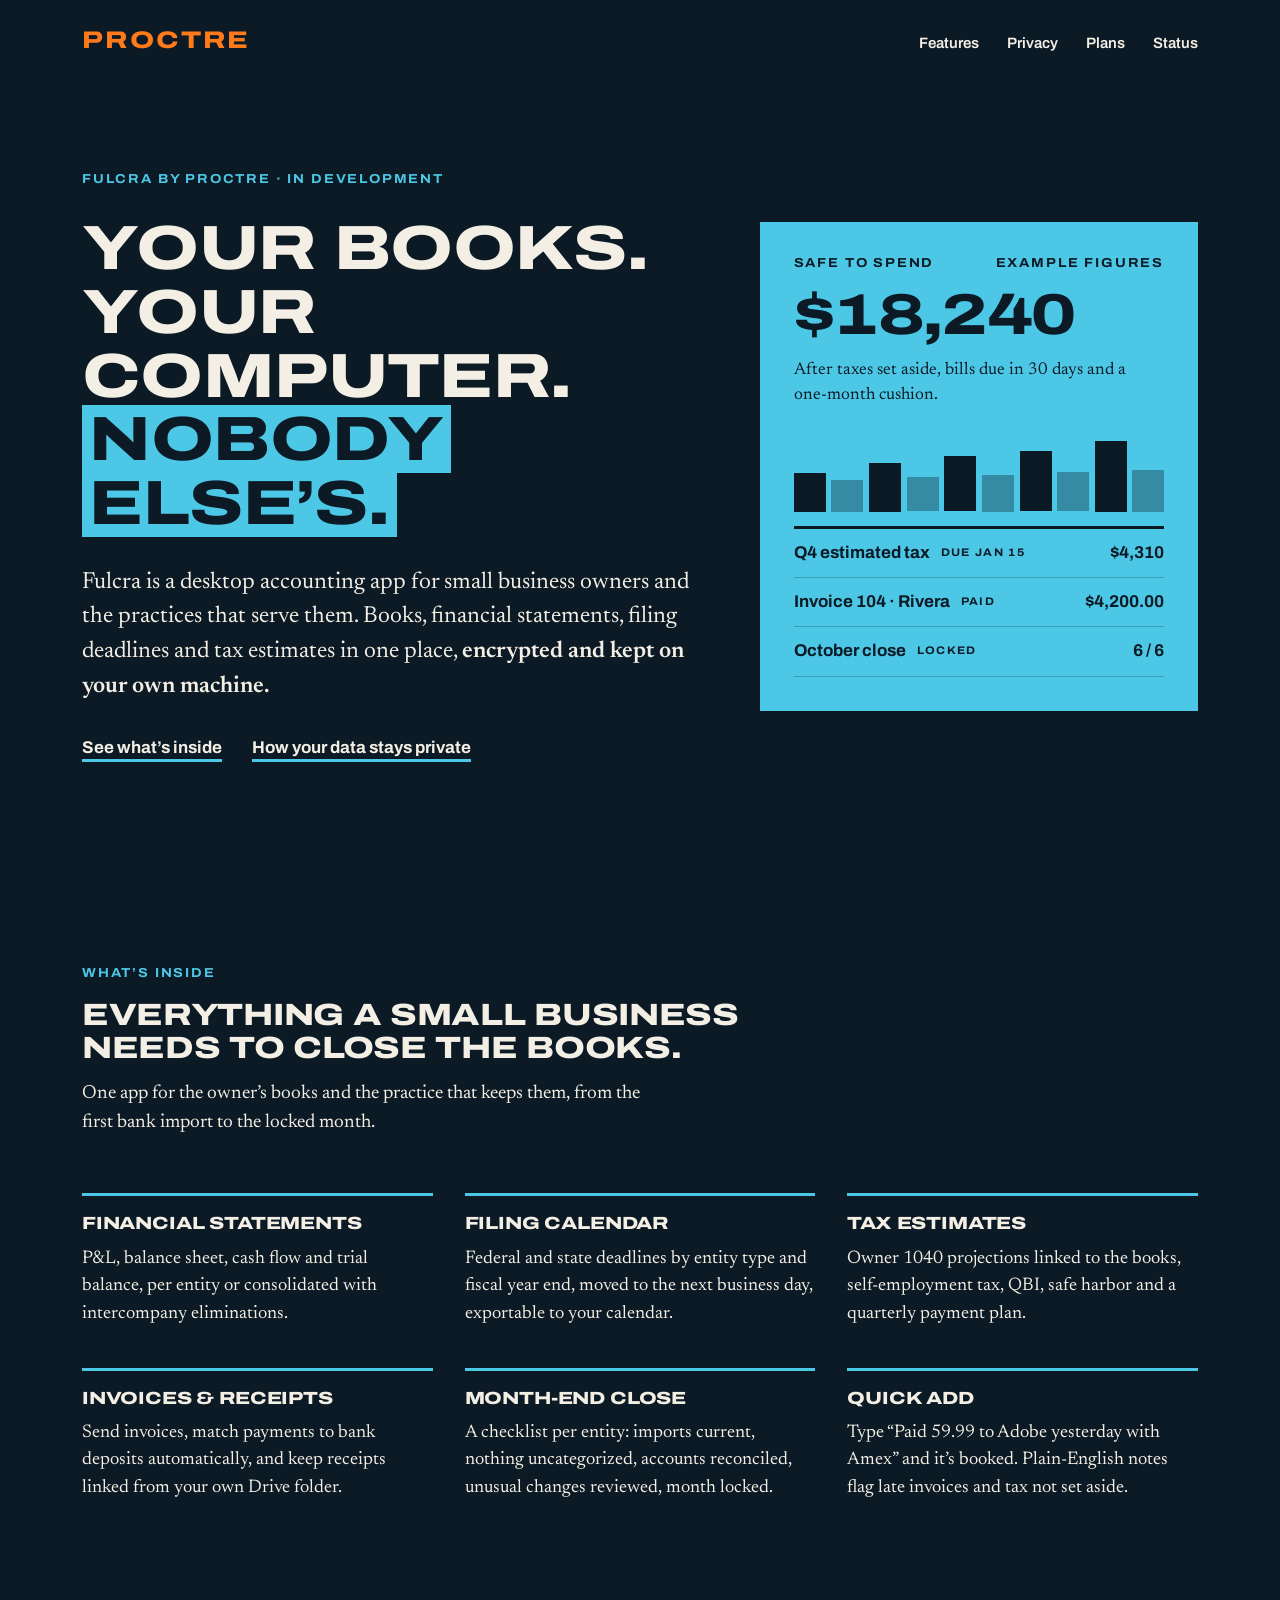
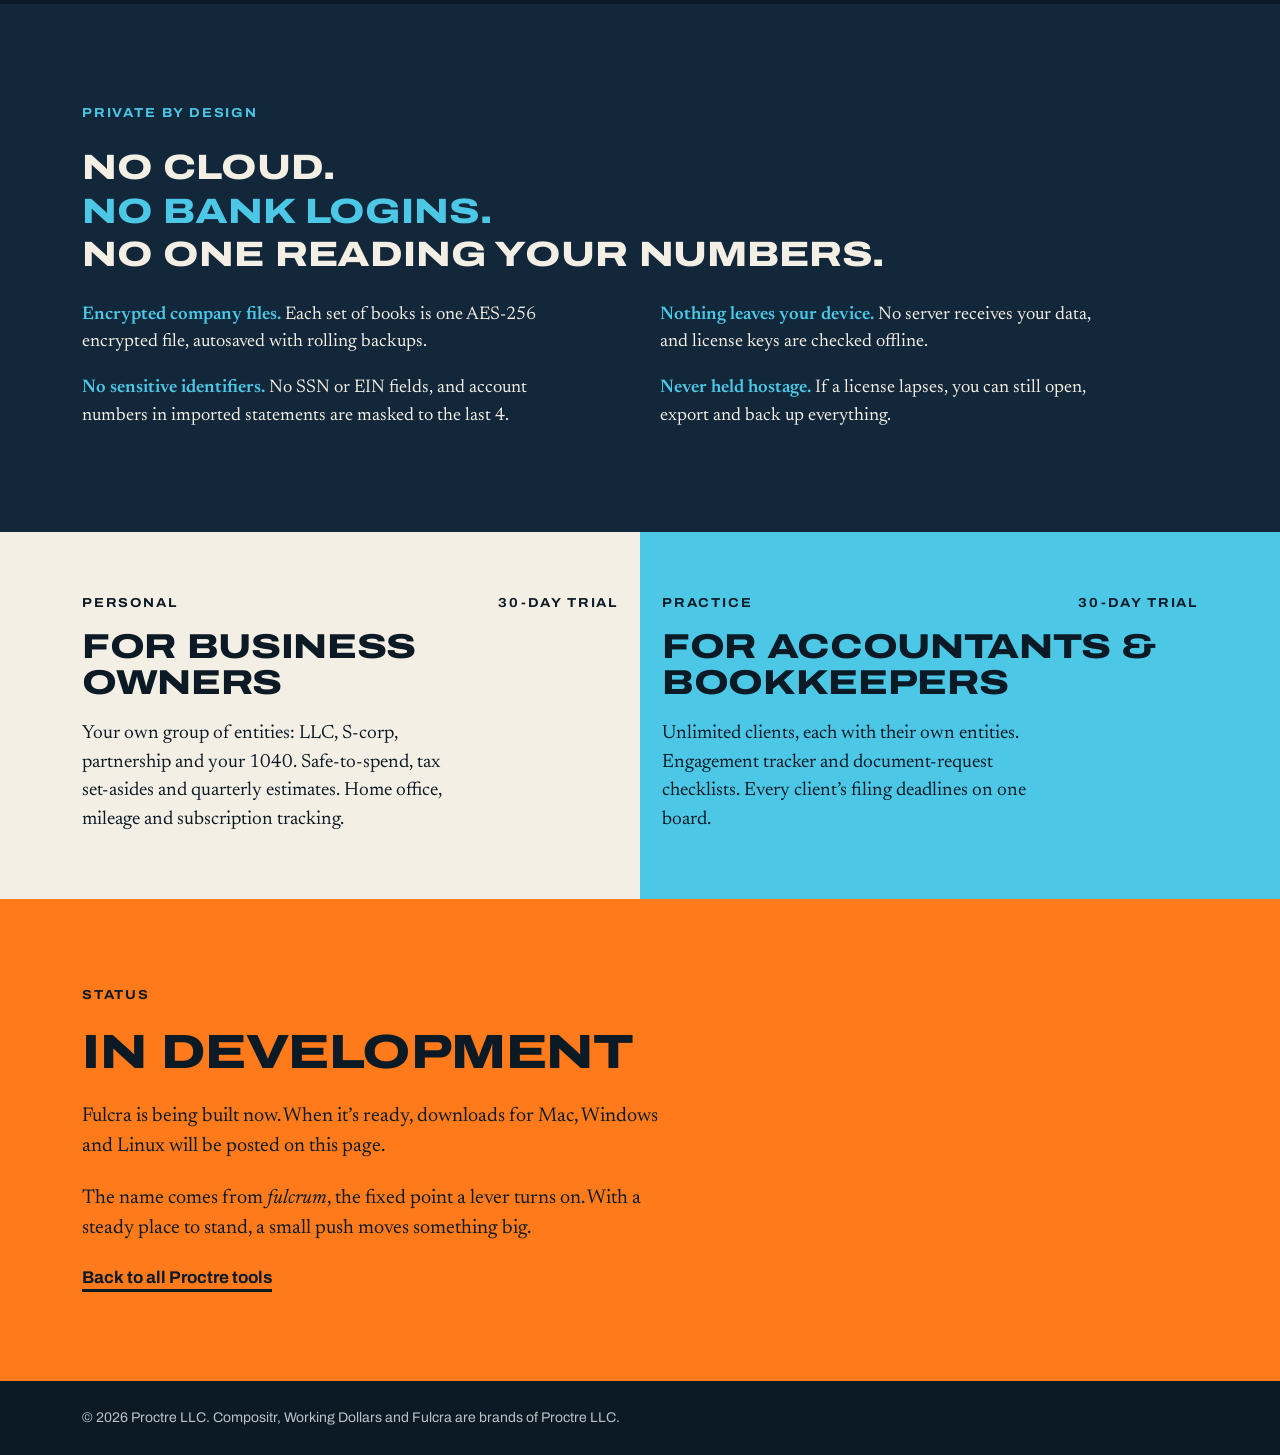
==== fulcra/index.html @ 0603e5cf "Rename Proctre Ledger to Fulcra; move page to /fulcra/ with a redirect from /ledger/ Co-Authored-By:" ====
<!doctype html>
<html lang="en">
<head>
<meta charset="utf-8">
<meta name="viewport" content="width=device-width, initial-scale=1">
<title>Fulcra | Private accounting by Proctre</title>
<meta name="description" content="Fulcra, by Proctre, is private, local-first accounting for small businesses and the practices that serve them. Books, statements, filing deadlines and tax estimates in one desktop app. Currently in development.">
<link rel="canonical" href="https://proctre.com/fulcra/">
<link rel="icon" href="/favicon.svg" type="image/svg+xml">
<link rel="icon" href="/favicon.ico" sizes="any">
<link rel="apple-touch-icon" href="/apple-touch-icon.png">
<meta name="theme-color" content="#0c1a26">
<meta property="og:type" content="website">
<meta property="og:site_name" content="Proctre">
<meta property="og:url" content="https://proctre.com/fulcra/">
<meta property="og:title" content="Fulcra: your books, on your computer">
<meta property="og:description" content="Private, local-first accounting for small businesses and the practices that serve them. In development.">
<meta property="og:image" content="https://proctre.com/og-image.png?v=7">
<meta property="og:image:width" content="1200">
<meta property="og:image:height" content="630">
<meta property="og:image:alt" content="Proctre: The good guys, working on your side. Compositr, online now. Working Dollars, on standby. Fulcra, in development.">
<meta name="twitter:card" content="summary_large_image">
<meta name="twitter:title" content="Fulcra: your books, on your computer">
<meta name="twitter:description" content="Private, local-first accounting for small businesses and the practices that serve them. In development.">
<meta name="twitter:image" content="https://proctre.com/og-image.png?v=7">
<link rel="preconnect" href="https://fonts.googleapis.com">
<link rel="preconnect" href="https://fonts.gstatic.com" crossorigin>
<link rel="stylesheet" href="https://fonts.googleapis.com/css2?family=Archivo:wdth,wght@62..125,400..900&family=Newsreader:opsz,wght@6..72,400..600&display=swap">
<link rel="stylesheet" href="/style.css?v=6">
</head>
<body class="ledger">
<a class="skip" href="#main">Skip to content</a>
<header class="top"><div class="wrap">
	<a class="mark wide" href="/" aria-label="Proctre home">Proctre</a>
	<nav class="nav" aria-label="Sections"><a href="#features">Features</a><a href="#privacy">Privacy</a><a href="#plans">Plans</a><a href="#status">Status</a></nav>
</div></header>

<main id="main">
	<section class="hero lg-hero"><div class="wrap">
		<div class="lg-copy">
			<p class="label lg-accent rise" style="--d:0">Fulcra by Proctre &middot; In development</p>
			<h1 class="wide rise" style="--d:1">Your books. Your computer. <mark>Nobody else&rsquo;s.</mark></h1>
			<p class="lede rise" style="--d:2">Fulcra is a desktop accounting app for small business owners and the practices that serve them. Books, financial statements, filing deadlines and tax estimates in one place, <strong>encrypted and kept on your own machine.</strong></p>
			<p class="jump rise" style="--d:3"><a href="#features">See what&rsquo;s inside</a><a href="#privacy">How your data stays private</a></p>
		</div>

		<div class="lg-panel rise" style="--d:2" aria-hidden="true">
			<div class="label lg-panel-head"><span>Safe to spend</span><span>Example figures</span></div>
			<p class="wide lg-figure" id="sts" data-to="18240">$18,240</p>
			<p class="lg-note">After taxes set aside, bills due in 30 days and a one-month cushion.</p>
			<div class="lg-bars"><span style="--h:46%"></span><span style="--h:38%"></span><span style="--h:58%"></span><span style="--h:41%"></span><span style="--h:66%"></span><span style="--h:44%"></span><span style="--h:72%"></span><span style="--h:47%"></span><span style="--h:84%"></span><span style="--h:50%"></span></div>
			<ul class="lg-rows">
				<li><span>Q4 estimated tax <b>Due Jan 15</b></span><span>$4,310</span></li>
				<li><span>Invoice 104 &middot; Rivera <b>Paid</b></span><span>$4,200.00</span></li>
				<li><span>October close <b>Locked</b></span><span>6 / 6</span></li>
			</ul>
		</div>
	</div></section>

	<section id="features" class="lg-features"><div class="wrap">
		<div class="lg-head reveal">
			<h2 class="label lg-accent">What&rsquo;s inside</h2>
			<p class="wide lg-h2">Everything a small business needs to close the books.</p>
			<p class="lg-sub">One app for the owner&rsquo;s books and the practice that keeps them, from the first bank import to the locked month.</p>
		</div>
		<ul class="lg-grid">
			<li class="reveal"><h3 class="wide">Financial statements</h3><p>P&amp;L, balance sheet, cash flow and trial balance, per entity or consolidated with intercompany eliminations.</p></li>
			<li class="reveal"><h3 class="wide">Filing calendar</h3><p>Federal and state deadlines by entity type and fiscal year end, moved to the next business day, exportable to your calendar.</p></li>
			<li class="reveal"><h3 class="wide">Tax estimates</h3><p>Owner 1040 projections linked to the books, self-employment tax, QBI, safe harbor and a quarterly payment plan.</p></li>
			<li class="reveal"><h3 class="wide">Invoices &amp; receipts</h3><p>Send invoices, match payments to bank deposits automatically, and keep receipts linked from your own Drive folder.</p></li>
			<li class="reveal"><h3 class="wide">Month-end close</h3><p>A checklist per entity: imports current, nothing uncategorized, accounts reconciled, unusual changes reviewed, month locked.</p></li>
			<li class="reveal"><h3 class="wide">Quick add</h3><p>Type &ldquo;Paid 59.99 to Adobe yesterday with Amex&rdquo; and it&rsquo;s booked. Plain-English notes flag late invoices and tax not set aside.</p></li>
		</ul>
	</div></section>

	<section id="privacy" class="orders lg-privacy"><div class="wrap">
		<h2 class="label reveal">Private by design</h2>
		<ul class="wide reveal"><li>No cloud.</li><li>No bank logins.</li><li>No one reading your numbers.</li></ul>
		<div class="lg-points">
			<p class="reveal"><b>Encrypted company files.</b> Each set of books is one AES-256 encrypted file, autosaved with rolling backups.</p>
			<p class="reveal"><b>Nothing leaves your device.</b> No server receives your data, and license keys are checked offline.</p>
			<p class="reveal"><b>No sensitive identifiers.</b> No SSN or EIN fields, and account numbers in imported statements are masked to the last 4.</p>
			<p class="reveal"><b>Never held hostage.</b> If a license lapses, you can still open, export and back up everything.</p>
		</div>
	</div></section>

	<section id="plans" class="tools lg-plans" aria-label="Plans">
		<div class="tool" style="--c:var(--paper)"><div class="in">
			<div class="label"><span>Personal</span><span>30-day trial</span></div>
			<h3 class="wide">For business owners</h3>
			<p>Your own group of entities: LLC, S-corp, partnership and your 1040. Safe-to-spend, tax set-asides and quarterly estimates. Home office, mileage and subscription tracking.</p>
		</div></div>
		<div class="tool" style="--c:var(--cyan)"><div class="in">
			<div class="label"><span>Practice</span><span>30-day trial</span></div>
			<h3 class="wide">For accountants &amp; bookkeepers</h3>
			<p>Unlimited clients, each with their own entities. Engagement tracker and document-request checklists. Every client&rsquo;s filing deadlines on one board.</p>
		</div></div>
	</section>

	<section id="status" class="name lg-status"><div class="wrap">
		<h2 class="label">Status</h2>
		<p class="sum wide"><span>In development</span></p>
		<p class="note">Fulcra is being built now. When it&rsquo;s ready, downloads for Mac, Windows and Linux will be posted on this page.</p>
		<p class="note">The name comes from <em>fulcrum</em>, the fixed point a lever turns on. With a steady place to stand, a small push moves something big.</p>
		<p class="jump"><a href="/">Back to all Proctre tools</a></p>
	</div></section>
</main>

<footer class="site-foot"><div class="wrap">
	<span>&copy; <span id="year">2026</span> Proctre LLC. Compositr, Working Dollars and Fulcra are brands of Proctre LLC.</span>
</div></footer>
<script src="/site.js" defer></script>
<script>
/* Fulcra page motion: count-up figure and scroll reveals. Content is visible without this script. */
(function () {
	var reduce = window.matchMedia && matchMedia('(prefers-reduced-motion: reduce)').matches;
	document.documentElement.classList.add('js');
	var el = document.getElementById('sts');
	if (el && !reduce) {
		var to = +el.dataset.to, t0 = null;
		var fmt = function (n) { return '$' + Math.round(n).toLocaleString('en-US'); };
		el.textContent = fmt(0);
		setTimeout(function () {
			requestAnimationFrame(function step(t) {
				if (!t0) t0 = t;
				var p = Math.min(1, (t - t0) / 1400);
				el.textContent = fmt(to * (1 - Math.pow(1 - p, 3)));
				if (p < 1) requestAnimationFrame(step);
			});
		}, 450);
	}
	if (reduce || !('IntersectionObserver' in window)) return;
	var items = [].slice.call(document.querySelectorAll('.reveal')), count = new Map();
	items.forEach(function (n) {
		var i = count.get(n.parentNode) || 0;
		count.set(n.parentNode, i + 1);
		if (n.getBoundingClientRect().top > innerHeight * 0.92) { n.style.setProperty('--i', i); n.classList.add('pending'); }
	});
	var io = new IntersectionObserver(function (es) {
		es.forEach(function (e) {
			if (!e.isIntersecting) return;
			var n = e.target;
			n.classList.remove('pending'); io.unobserve(n);
			setTimeout(function () { n.style.removeProperty('--i'); }, 1500);
		});
	}, { rootMargin: '0px 0px -8% 0px' });
	items.forEach(function (n) { if (n.classList.contains('pending')) io.observe(n); });
	setTimeout(function () { items.forEach(function (n) { n.classList.remove('pending'); }); }, 8000);
})();
</script>
</body>
</html>
---- style.css ----
/* Proctre.com styles.
   Layout: flat blocks of solid colour, like a film title card. No glows or gradients.
   Wide heavy headlines carry the energy; the founder's story is set in a serif, like a letter.
   Colours and fonts are defined once below, so a rebrand only touches this block. */
:root{
  color-scheme:dark;
  --navy:#0c1a26; --navy-2:#13273a; --paper:#f4efe4; --paper-2:#b9c2c6;
  --orange:#ff7a1a; --violet:#a592ff; --green:#3fd68a; --cyan:#4cc8e6;
  --f-display:"Archivo","Arial Black","Segoe UI",sans-serif;
  --f-text:"Newsreader",Georgia,"Times New Roman",serif;
  --max:1160px; --gutter:22px;
}
*{box-sizing:border-box}
html{scroll-behavior:smooth;-webkit-text-size-adjust:100%}
body{margin:0;background:var(--navy);color:var(--paper);font:400 17px/1.55 var(--f-display)}
h1,h2,h3,p,ul{margin:0}
ul{padding:0;list-style:none}
a{color:inherit}
a:focus-visible{outline:3px solid var(--paper);outline-offset:3px}
.tool:focus-visible{outline-color:var(--navy);outline-offset:-8px}
.skip{position:absolute;left:-999px;top:0;padding:10px 14px;background:var(--paper);color:var(--navy);font-weight:700}
.skip:focus{left:8px;top:8px;z-index:5}
.wrap{max-width:var(--max);margin-inline:auto;padding-inline:var(--gutter)}
.wide{font-family:var(--f-display);font-stretch:125%;font-weight:800;text-transform:uppercase;letter-spacing:-.01em}
.label{font:700 13px/1.2 var(--f-display);font-stretch:110%;letter-spacing:.14em;text-transform:uppercase}

/* Header */
.top .wrap{display:flex;align-items:baseline;justify-content:space-between;gap:16px;padding-block:22px}
.mark{font-size:24px;letter-spacing:.1em;color:var(--orange);text-decoration:none}
.nav{display:flex;gap:28px;font-weight:600;font-size:15px}
.nav a{text-decoration:none;border-bottom:2px solid transparent;padding-bottom:3px}
.nav a:hover{border-color:var(--orange)}

/* Hero */
.hero .wrap{display:grid;gap:30px;padding-block:clamp(36px,7vw,90px) clamp(52px,8vw,104px)}
.hero h1{font-size:clamp(1.9rem,5vw,3.9rem);line-height:1.02;max-width:14ch}
.hero h1 mark{background:var(--orange);color:var(--navy);padding:0 .12em;box-decoration-break:clone;-webkit-box-decoration-break:clone}
.lede{font:400 clamp(1.15rem,1.9vw,1.45rem)/1.5 var(--f-text);max-width:52ch}
.lede strong{font-weight:600}
.jump{display:flex;flex-wrap:wrap;gap:10px 30px;font-weight:700}
.jump a{text-decoration:underline;text-decoration-color:var(--orange);text-decoration-thickness:3px;text-underline-offset:6px}
.jump a:hover{color:var(--orange)}

/* Brands: three flat colour blocks, edge to edge. Each block sets its own colour with --c. */
.tools{display:grid;grid-template-columns:repeat(3,minmax(0,1fr))}
.tool{background:var(--c);color:var(--navy);text-decoration:none;padding:clamp(30px,5vw,64px) var(--gutter) clamp(34px,5vw,64px)}
.tool .in{display:grid;gap:18px;align-content:start;width:100%;max-width:calc(var(--max) / 3 - var(--gutter) * 2)}
.tool:first-child .in{margin-left:auto}
.tool:nth-child(2) .in{margin-inline:auto}
.tool .label{display:flex;flex-wrap:wrap;justify-content:space-between;gap:6px 12px}
.tool h3{font-size:clamp(1.5rem,2.7vw,2.2rem);line-height:1.05}
.tool p{font:400 1.2rem/1.5 var(--f-text);max-width:34ch}
.tool .go{font-weight:800;font-size:1.05rem}
.tool .go span{display:inline-block;transition:transform .2s}
.tool:hover .go span{transform:translateX(8px)}
.tool:hover h3{text-decoration:underline;text-decoration-thickness:.08em;text-underline-offset:.12em}

/* The name */
.name{background:var(--orange);color:var(--navy)}
.name .wrap{display:grid;gap:22px;padding-block:clamp(48px,7vw,96px)}
.sum{display:flex;flex-wrap:wrap;align-items:baseline;gap:.05em .35em;font-size:clamp(1.45rem,3.9vw,3rem);line-height:1.1}
.sum .op{font-weight:400;font-stretch:100%}
.sum .res{background:var(--navy);color:var(--orange);padding:0 .14em}
.name .note{font:400 1.25rem/1.5 var(--f-text);max-width:54ch}

/* Origin story */
.story .wrap{display:grid;grid-template-columns:minmax(0,4fr) minmax(0,7fr);gap:clamp(24px,5vw,80px);padding-block:clamp(60px,9vw,128px)}
.story h2{font-size:clamp(1.35rem,2.4vw,1.95rem);line-height:1.08}
.story .side{display:grid;gap:16px;align-content:start}
.story .side .label{color:var(--orange)}
.letter{display:grid;gap:1.15em;font:400 clamp(1.15rem,1.5vw,1.3rem)/1.6 var(--f-text);max-width:60ch}
.letter b{font-weight:600;color:var(--orange)}

/* Standing orders */
.orders{background:var(--navy-2)}
.orders .wrap{display:grid;gap:26px;padding-block:clamp(52px,8vw,110px)}
.orders .label{color:var(--orange)}
.orders ul{display:grid;gap:.25em}
.orders li{font-size:clamp(1.2rem,2.9vw,2.2rem);line-height:1.12}
.orders li:nth-child(2){color:var(--orange)}
.orders p{font:400 1.25rem/1.5 var(--f-text);max-width:52ch}

/* Error page */
.notfound .wrap{display:grid;gap:26px;padding-block:clamp(48px,9vw,120px)}
.notfound .label{color:var(--orange)}
.notfound h1{font-size:clamp(1.8rem,4.6vw,3.4rem);line-height:1.04}

/* Fulcra page (/fulcra/; body class "ledger"): same flat blocks, with Fulcra's cyan in place of orange as the accent. */
.ledger .nav a:hover{border-color:var(--cyan)}
.ledger .jump a{text-decoration-color:var(--cyan)}
.ledger .jump a:hover{color:var(--cyan)}
.lg-accent{color:var(--cyan)}
.lg-hero .wrap{grid-template-columns:minmax(0,7fr) minmax(0,5fr);align-items:center;gap:clamp(30px,5vw,72px)}
.lg-copy{display:grid;gap:30px}
.ledger .hero h1{max-width:13ch}
.ledger .hero h1 mark{background:var(--cyan)}
.lg-panel{background:var(--cyan);color:var(--navy);padding:clamp(22px,3vw,34px);display:grid;gap:14px}
.lg-panel-head{display:flex;flex-wrap:wrap;justify-content:space-between;gap:6px 12px}
.lg-figure{font-size:clamp(2.4rem,5vw,3.6rem);line-height:1;font-variant-numeric:tabular-nums}
.lg-note{font:400 1.08rem/1.45 var(--f-text);max-width:34ch}
.lg-bars{display:flex;align-items:flex-end;gap:6px;height:84px;margin-top:6px}
.lg-bars span{flex:1;height:var(--h);background:var(--navy);transform-origin:bottom}
.lg-bars span:nth-child(even){opacity:.35}
.lg-rows{display:grid;border-top:3px solid var(--navy)}
.lg-rows li{display:flex;justify-content:space-between;gap:12px;padding:11px 0;border-bottom:1px solid rgba(12,26,38,.25);font-weight:700;font-variant-numeric:tabular-nums}
.lg-rows b{font:700 11px/1 var(--f-display);font-stretch:110%;letter-spacing:.12em;text-transform:uppercase;margin-left:8px;vertical-align:2px}
.lg-features .wrap{display:grid;gap:clamp(32px,5vw,56px);padding-block:clamp(56px,8vw,112px)}
.lg-head{display:grid;gap:16px;max-width:44em}
.lg-h2{font-size:clamp(1.35rem,2.4vw,1.95rem);line-height:1.08}
.lg-sub{font:400 clamp(1.15rem,1.5vw,1.3rem)/1.5 var(--f-text);max-width:52ch}
.lg-grid{display:grid;grid-template-columns:repeat(3,minmax(0,1fr));gap:40px 32px}
.lg-grid li{display:grid;gap:10px;align-content:start;border-top:3px solid var(--cyan);padding-top:18px}
.lg-grid h3{font-size:1.1rem;line-height:1.15}
.lg-grid p{font:400 1.15rem/1.5 var(--f-text);color:var(--paper)}
.ledger .orders .label{color:var(--cyan)}
.ledger .orders li:nth-child(2){color:var(--cyan)}
.lg-points{display:grid;grid-template-columns:repeat(2,minmax(0,1fr));gap:18px 40px;max-width:var(--max)}
.lg-points p{font:400 1.15rem/1.5 var(--f-text);max-width:46ch}
.lg-points b{font-weight:600;color:var(--cyan)}
.lg-plans{grid-template-columns:repeat(2,minmax(0,1fr))}
.lg-plans .tool .in{max-width:calc(var(--max) / 2 - var(--gutter) * 2)}
.lg-plans .tool:nth-child(2) .in{margin-inline:0 auto}
.lg-plans .tool:hover h3{text-decoration:none}
.lg-status .label{color:var(--navy)}
.lg-status .jump a{text-decoration-color:var(--navy)}
.lg-status .jump a:hover{color:var(--navy);text-decoration-thickness:5px}

/* Fulcra page motion. Everything rests visible; the script only hides items that start below the fold. */
.rise{animation:lg-rise .7s cubic-bezier(.2,.7,.2,1) both;animation-delay:calc(var(--d,0) * 90ms + 60ms)}
@keyframes lg-rise{from{opacity:0;transform:translateY(14px)}to{opacity:1;transform:none}}
.lg-bars span{animation:lg-grow .9s cubic-bezier(.2,.8,.2,1) both}
.lg-bars span:nth-child(1){animation-delay:.55s}.lg-bars span:nth-child(2){animation-delay:.61s}
.lg-bars span:nth-child(3){animation-delay:.67s}.lg-bars span:nth-child(4){animation-delay:.73s}
.lg-bars span:nth-child(5){animation-delay:.79s}.lg-bars span:nth-child(6){animation-delay:.85s}
.lg-bars span:nth-child(7){animation-delay:.91s}.lg-bars span:nth-child(8){animation-delay:.97s}
.lg-bars span:nth-child(9){animation-delay:1.03s}.lg-bars span:nth-child(10){animation-delay:1.09s}
@keyframes lg-grow{from{transform:scaleY(0)}to{transform:scaleY(1)}}
.js .reveal{transition:opacity .7s cubic-bezier(.2,.7,.2,1),transform .7s cubic-bezier(.2,.7,.2,1);transition-delay:calc(var(--i,0) * 80ms)}
.js .reveal.pending{opacity:0;transform:translateY(18px)}

/* Footer */
.site-foot .wrap{display:flex;flex-wrap:wrap;justify-content:space-between;gap:8px 24px;padding-block:26px;font-size:14px;color:var(--paper-2)}

@media (max-width:1000px){
  .tools{grid-template-columns:minmax(0,1fr)}
  .tool .in,.tool:first-child .in,.tool:nth-child(2) .in{max-width:var(--max);margin-inline:auto}
}
@media (max-width:760px){
  .nav{display:none}
  .tools,.story .wrap{grid-template-columns:minmax(0,1fr)}
  .tool .in{max-width:none}
}
@media (max-width:900px){
  .lg-hero .wrap{grid-template-columns:minmax(0,1fr)}
  .lg-grid{grid-template-columns:repeat(2,minmax(0,1fr))}
}
@media (max-width:600px){
  .lg-grid,.lg-points{grid-template-columns:minmax(0,1fr)}
}
@media (prefers-reduced-motion:reduce){
  html{scroll-behavior:auto}
  *{transition:none!important;animation:none!important}
  .js .reveal.pending{opacity:1;transform:none}
}
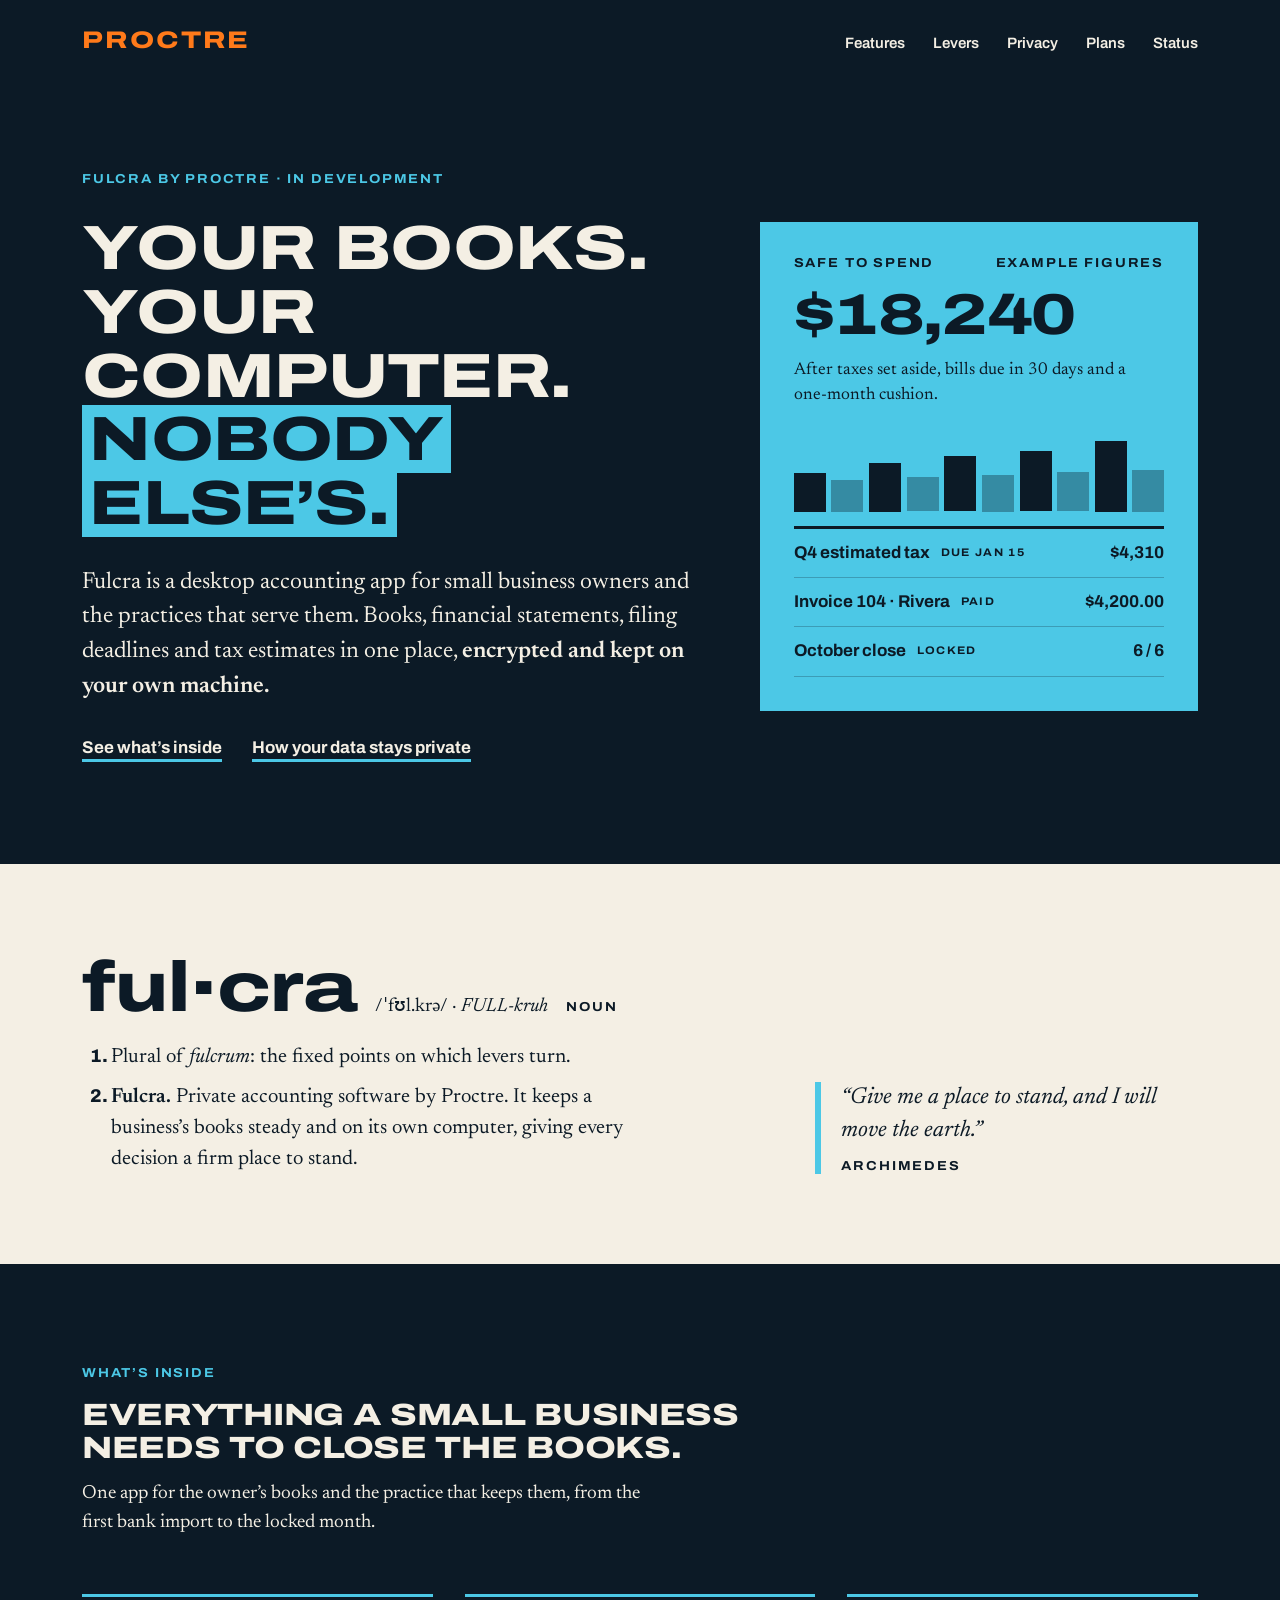
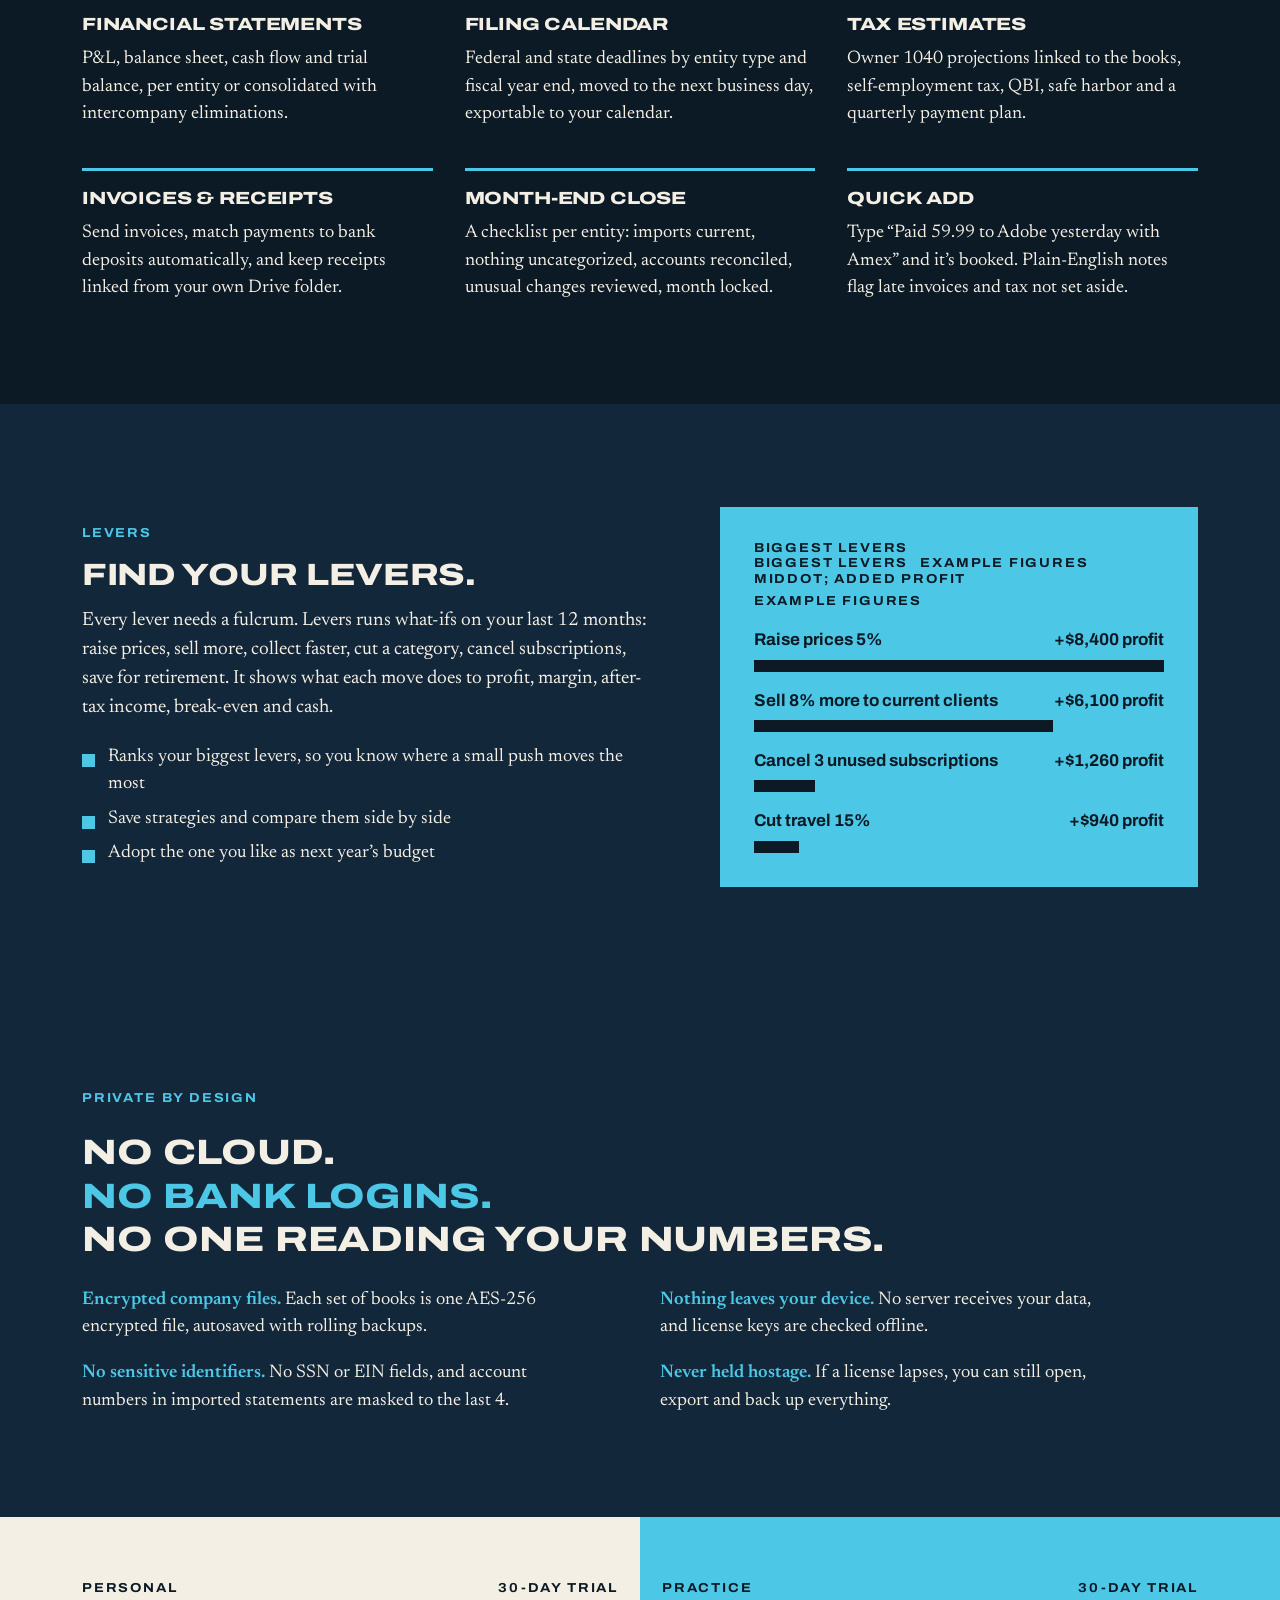
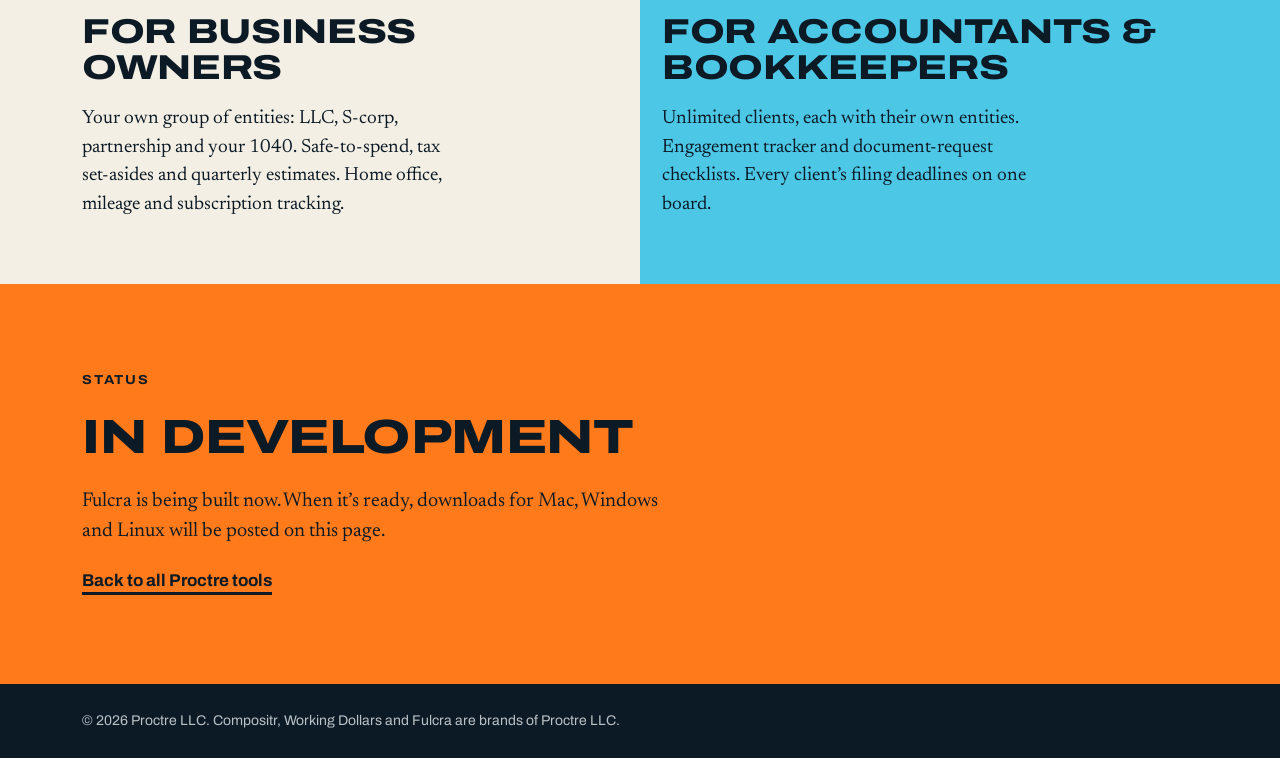
==== commit 3cae226a: "Fulcra page: add definition and Levers sections Co-Authored-By: Claude Opus 5.5 <noreply@anthropic.c" ====
--- a/fulcra/index.html
+++ b/fulcra/index.html
@@ -26,13 +26,13 @@
 <link rel="preconnect" href="https://fonts.googleapis.com">
 <link rel="preconnect" href="https://fonts.gstatic.com" crossorigin>
 <link rel="stylesheet" href="https://fonts.googleapis.com/css2?family=Archivo:wdth,wght@62..125,400..900&family=Newsreader:opsz,wght@6..72,400..600&display=swap">
-<link rel="stylesheet" href="/style.css?v=6">
+<link rel="stylesheet" href="/style.css?v=7">
 </head>
 <body class="ledger">
 <a class="skip" href="#main">Skip to content</a>
 <header class="top"><div class="wrap">
 	<a class="mark wide" href="/" aria-label="Proctre home">Proctre</a>
-	<nav class="nav" aria-label="Sections"><a href="#features">Features</a><a href="#privacy">Privacy</a><a href="#plans">Plans</a><a href="#status">Status</a></nav>
+	<nav class="nav" aria-label="Sections"><a href="#features">Features</a><a href="#levers">Levers</a><a href="#privacy">Privacy</a><a href="#plans">Plans</a><a href="#status">Status</a></nav>
 </div></header>
 
 <main id="main">
@@ -57,6 +57,20 @@
 		</div>
 	</div></section>
 
+	<section id="definition" class="lg-define" aria-label="What Fulcra means"><div class="wrap">
+		<dl class="lg-entry reveal">
+			<dt><span class="wide lg-word">ful&middot;cra</span> <span class="lg-say">/&#712;f&#650;l.kr&#601;/ &middot; <i>FULL-kruh</i></span> <span class="label">noun</span></dt>
+			<dd><ol>
+				<li>Plural of <i>fulcrum</i>: the fixed points on which levers turn.</li>
+				<li><b>Fulcra.</b> Private accounting software by Proctre. It keeps a business&rsquo;s books steady and on its own computer, giving every decision a firm place to stand.</li>
+			</ol></dd>
+		</dl>
+		<blockquote class="lg-quote reveal">
+			<p>&ldquo;Give me a place to stand, and I will move the earth.&rdquo;</p>
+			<footer class="label">Archimedes</footer>
+		</blockquote>
+	</div></section>
+
 	<section id="features" class="lg-features"><div class="wrap">
 		<div class="lg-head reveal">
 			<h2 class="label lg-accent">What&rsquo;s inside</h2>
@@ -71,6 +85,28 @@
 			<li class="reveal"><h3 class="wide">Month-end close</h3><p>A checklist per entity: imports current, nothing uncategorized, accounts reconciled, unusual changes reviewed, month locked.</p></li>
 			<li class="reveal"><h3 class="wide">Quick add</h3><p>Type &ldquo;Paid 59.99 to Adobe yesterday with Amex&rdquo; and it&rsquo;s booked. Plain-English notes flag late invoices and tax not set aside.</p></li>
 		</ul>
+	</div></section>
+
+	<section id="levers" class="lg-levers"><div class="wrap">
+		<div class="lg-levers-copy">
+			<h2 class="label lg-accent reveal">Levers</h2>
+			<p class="wide lg-h2 reveal">Find your levers.</p>
+			<p class="lg-sub reveal">Every lever needs a fulcrum. Levers runs what-ifs on your last 12 months: raise prices, sell more, collect faster, cut a category, cancel subscriptions, save for retirement. It shows what each move does to profit, margin, after-tax income, break-even and cash.</p>
+			<ul class="lg-ticks reveal">
+				<li>Ranks your biggest levers, so you know where a small push moves the most</li>
+				<li>Save strategies and compare them side by side</li>
+				<li>Adopt the one you like as next year&rsquo;s budget</li>
+			</ul>
+		</div>
+		<div class="lg-rank reveal" aria-label="Example: biggest levers">
+			<div class="label lg-panel-head"><span>Biggest levers <div class="label lg-panel-head"><span>Biggest levers</span><span>Example figures</span></div>middot; added profit</span><span>Example figures</span></div>
+			<ol>
+				<li style="--w:100%"><span>Raise prices 5%</span><b>+$8,400 profit</b><i></i></li>
+				<li style="--w:73%"><span>Sell 8% more to current clients</span><b>+$6,100 profit</b><i></i></li>
+				<li style="--w:15%"><span>Cancel 3 unused subscriptions</span><b>+$1,260 profit</b><i></i></li>
+				<li style="--w:11%"><span>Cut travel 15%</span><b>+$940 profit</b><i></i></li>
+			</ol>
+		</div>
 	</div></section>
 
 	<section id="privacy" class="orders lg-privacy"><div class="wrap">
@@ -101,7 +137,6 @@
 		<h2 class="label">Status</h2>
 		<p class="sum wide"><span>In development</span></p>
 		<p class="note">Fulcra is being built now. When it&rsquo;s ready, downloads for Mac, Windows and Linux will be posted on this page.</p>
-		<p class="note">The name comes from <em>fulcrum</em>, the fixed point a lever turns on. With a steady place to stand, a small push moves something big.</p>
 		<p class="jump"><a href="/">Back to all Proctre tools</a></p>
 	</div></section>
 </main>
--- a/style.css
+++ b/style.css
@@ -112,6 +112,31 @@
 .lg-grid li{display:grid;gap:10px;align-content:start;border-top:3px solid var(--cyan);padding-top:18px}
 .lg-grid h3{font-size:1.1rem;line-height:1.15}
 .lg-grid p{font:400 1.15rem/1.5 var(--f-text);color:var(--paper)}
+.lg-define{background:var(--paper);color:var(--navy)}
+.lg-define .wrap{display:grid;grid-template-columns:minmax(0,7fr) minmax(0,4fr);gap:clamp(28px,5vw,72px);align-items:end;padding-block:clamp(48px,7vw,96px)}
+.lg-entry{margin:0;display:grid;gap:18px}
+.lg-entry dt{display:flex;flex-wrap:wrap;align-items:baseline;gap:6px 18px}
+.lg-word{font-size:clamp(2.2rem,6vw,4.4rem);line-height:1;text-transform:lowercase}
+.lg-say{font:400 1.2rem/1.3 var(--f-text)}
+.lg-entry dd{margin:0}
+.lg-entry ol{margin:0;padding-left:1.4em;display:grid;gap:10px;font:400 clamp(1.15rem,1.6vw,1.35rem)/1.5 var(--f-text);max-width:52ch}
+.lg-entry ol li::marker{font:800 .9em var(--f-display)}
+.lg-entry b{font-weight:600}
+.lg-quote{margin:0;display:grid;gap:12px;border-left:6px solid var(--cyan);padding-left:20px}
+.lg-quote p{font:italic 400 clamp(1.2rem,1.8vw,1.5rem)/1.4 var(--f-text)}
+.lg-levers{background:var(--navy-2)}
+.lg-levers .wrap{display:grid;grid-template-columns:minmax(0,6fr) minmax(0,5fr);gap:clamp(30px,5vw,72px);align-items:center;padding-block:clamp(56px,8vw,112px)}
+.lg-levers-copy{display:grid;gap:16px}
+.lg-ticks{display:grid;gap:8px;font:400 1.15rem/1.45 var(--f-text);margin-top:6px}
+.lg-ticks li{padding-left:1.4em;position:relative}
+.lg-ticks li::before{content:"";position:absolute;left:0;top:.55em;width:.7em;height:.7em;background:var(--cyan)}
+.lg-rank{background:var(--cyan);color:var(--navy);padding:clamp(22px,3vw,34px);display:grid;gap:18px}
+.lg-rank ol{display:grid;gap:16px;margin:0;padding:0;list-style:none}
+.lg-rank li{display:grid;grid-template-columns:minmax(0,1fr) auto;gap:6px 12px;font-weight:700}
+.lg-rank li b{font-variant-numeric:tabular-nums}
+.lg-rank li i{grid-column:1 / -1;height:12px;background:var(--navy);width:var(--w);transform-origin:left}
+.js .lg-rank.reveal i{transition:transform 1s cubic-bezier(.2,.8,.2,1) .25s}
+.js .lg-rank.reveal.pending i{transform:scaleX(0)}
 .ledger .orders .label{color:var(--cyan)}
 .ledger .orders li:nth-child(2){color:var(--cyan)}
 .lg-points{display:grid;grid-template-columns:repeat(2,minmax(0,1fr));gap:18px 40px;max-width:var(--max)}
@@ -151,7 +176,7 @@
   .tool .in{max-width:none}
 }
 @media (max-width:900px){
-  .lg-hero .wrap{grid-template-columns:minmax(0,1fr)}
+  .lg-hero .wrap,.lg-define .wrap,.lg-levers .wrap{grid-template-columns:minmax(0,1fr)}
   .lg-grid{grid-template-columns:repeat(2,minmax(0,1fr))}
 }
 @media (max-width:600px){
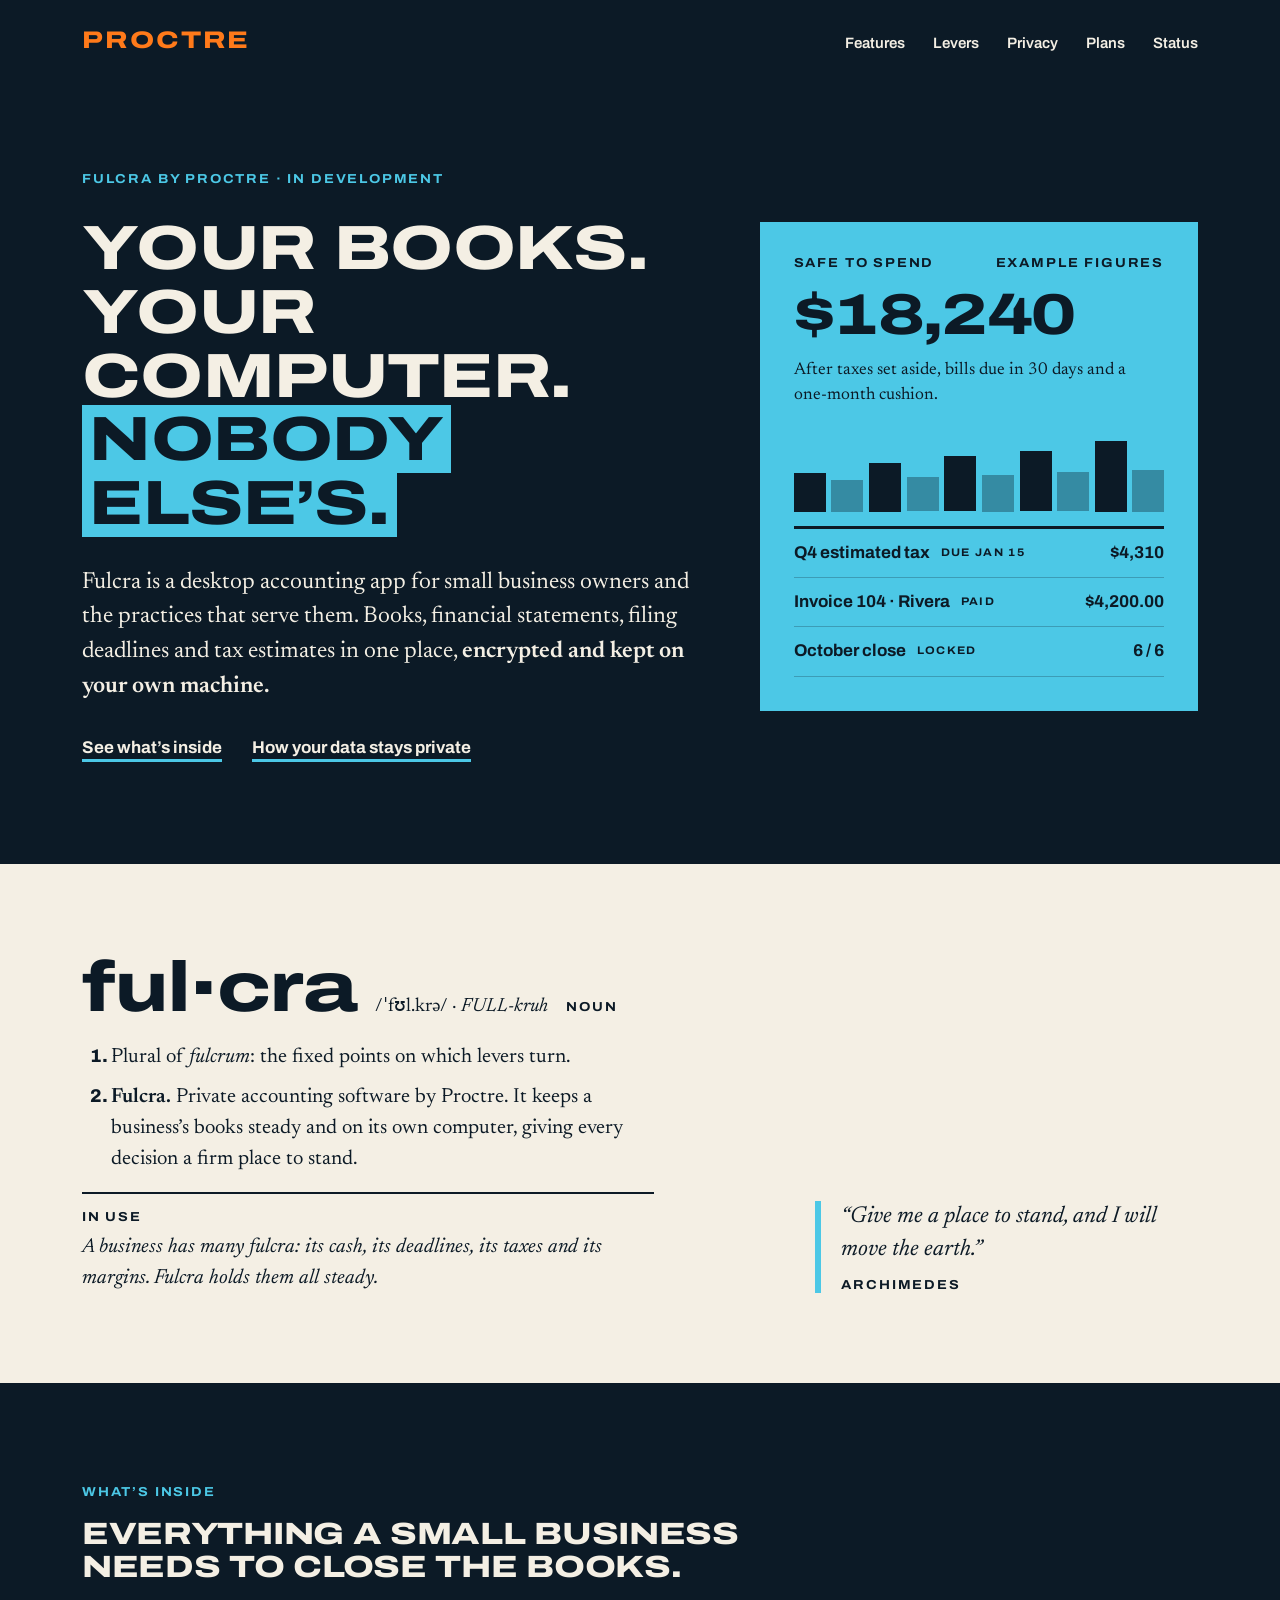
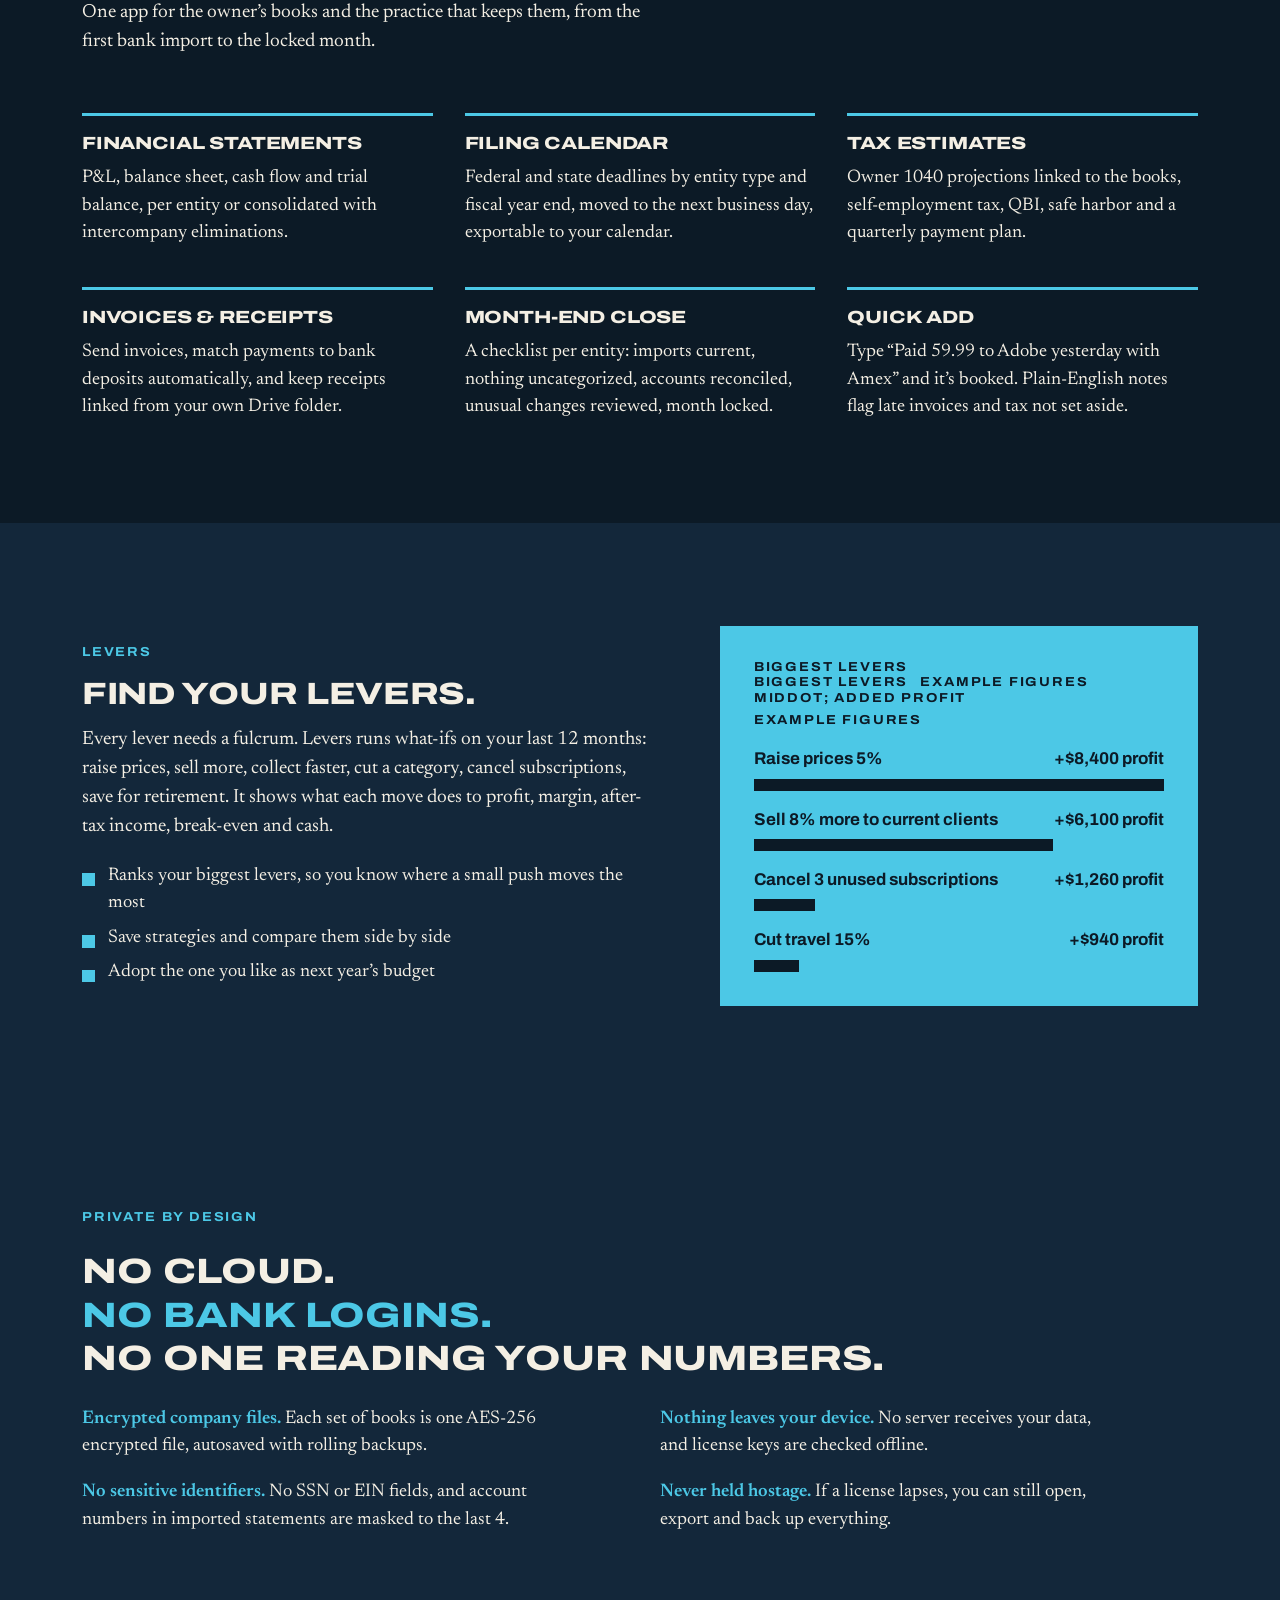
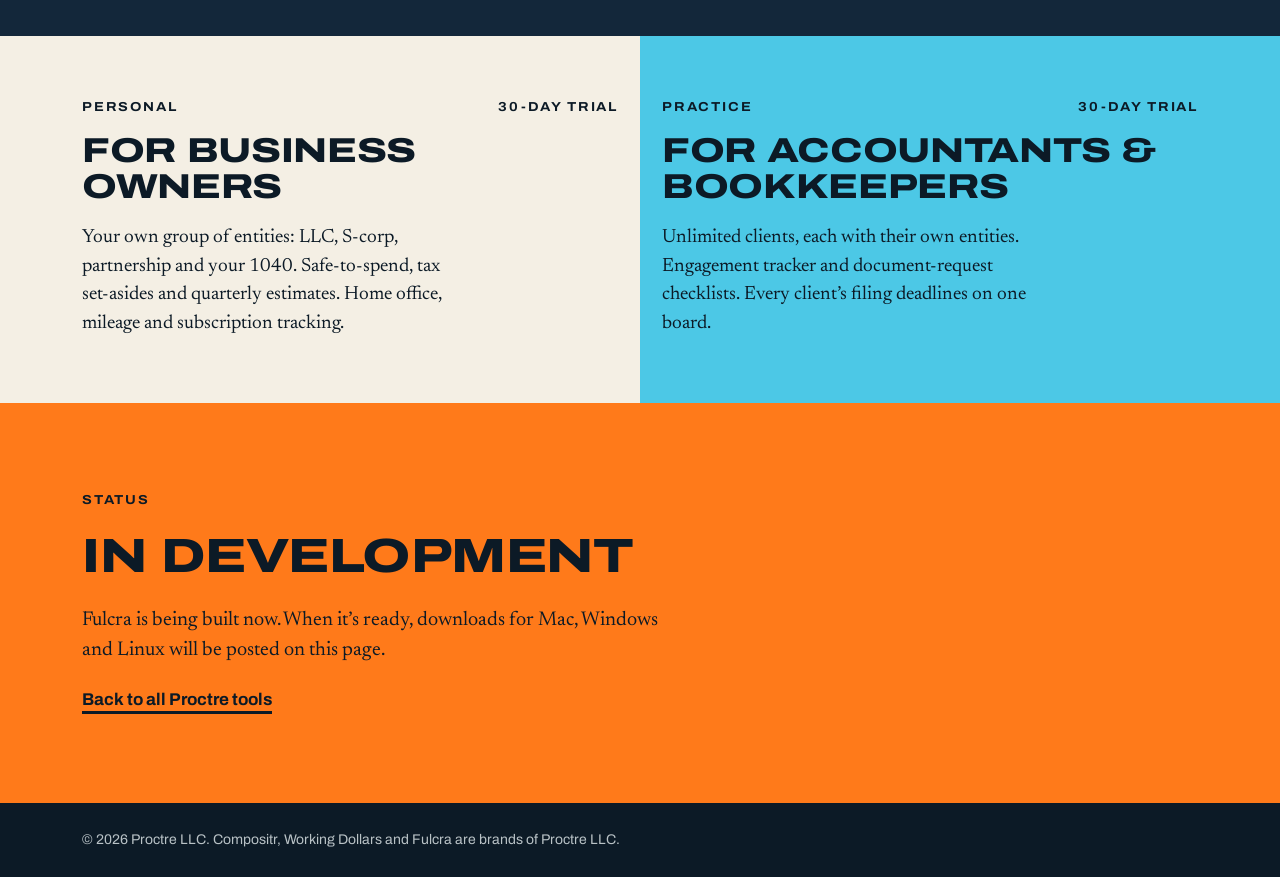
==== commit c8b09a63: "Fulcra definition: add 'many fulcra' usage line Co-Authored-By: Claude Opus 5.5 <noreply@anthropic.c" ====
--- a/fulcra/index.html
+++ b/fulcra/index.html
@@ -26,7 +26,7 @@
 <link rel="preconnect" href="https://fonts.googleapis.com">
 <link rel="preconnect" href="https://fonts.gstatic.com" crossorigin>
 <link rel="stylesheet" href="https://fonts.googleapis.com/css2?family=Archivo:wdth,wght@62..125,400..900&family=Newsreader:opsz,wght@6..72,400..600&display=swap">
-<link rel="stylesheet" href="/style.css?v=7">
+<link rel="stylesheet" href="/style.css?v=8">
 </head>
 <body class="ledger">
 <a class="skip" href="#main">Skip to content</a>
@@ -64,6 +64,7 @@
 				<li>Plural of <i>fulcrum</i>: the fixed points on which levers turn.</li>
 				<li><b>Fulcra.</b> Private accounting software by Proctre. It keeps a business&rsquo;s books steady and on its own computer, giving every decision a firm place to stand.</li>
 			</ol></dd>
+			<dd class="lg-usage"><span class="label">In use</span> <i>A business has many fulcra: its cash, its deadlines, its taxes and its margins. Fulcra holds them all steady.</i></dd>
 		</dl>
 		<blockquote class="lg-quote reveal">
 			<p>&ldquo;Give me a place to stand, and I will move the earth.&rdquo;</p>
--- a/style.css
+++ b/style.css
@@ -122,6 +122,7 @@
 .lg-entry ol{margin:0;padding-left:1.4em;display:grid;gap:10px;font:400 clamp(1.15rem,1.6vw,1.35rem)/1.5 var(--f-text);max-width:52ch}
 .lg-entry ol li::marker{font:800 .9em var(--f-display)}
 .lg-entry b{font-weight:600}
+.lg-usage{display:flex;flex-wrap:wrap;align-items:baseline;gap:6px 14px;border-top:2px solid var(--navy);padding-top:16px;font:400 clamp(1.15rem,1.6vw,1.35rem)/1.5 var(--f-text);max-width:52ch}
 .lg-quote{margin:0;display:grid;gap:12px;border-left:6px solid var(--cyan);padding-left:20px}
 .lg-quote p{font:italic 400 clamp(1.2rem,1.8vw,1.5rem)/1.4 var(--f-text)}
 .lg-levers{background:var(--navy-2)}
